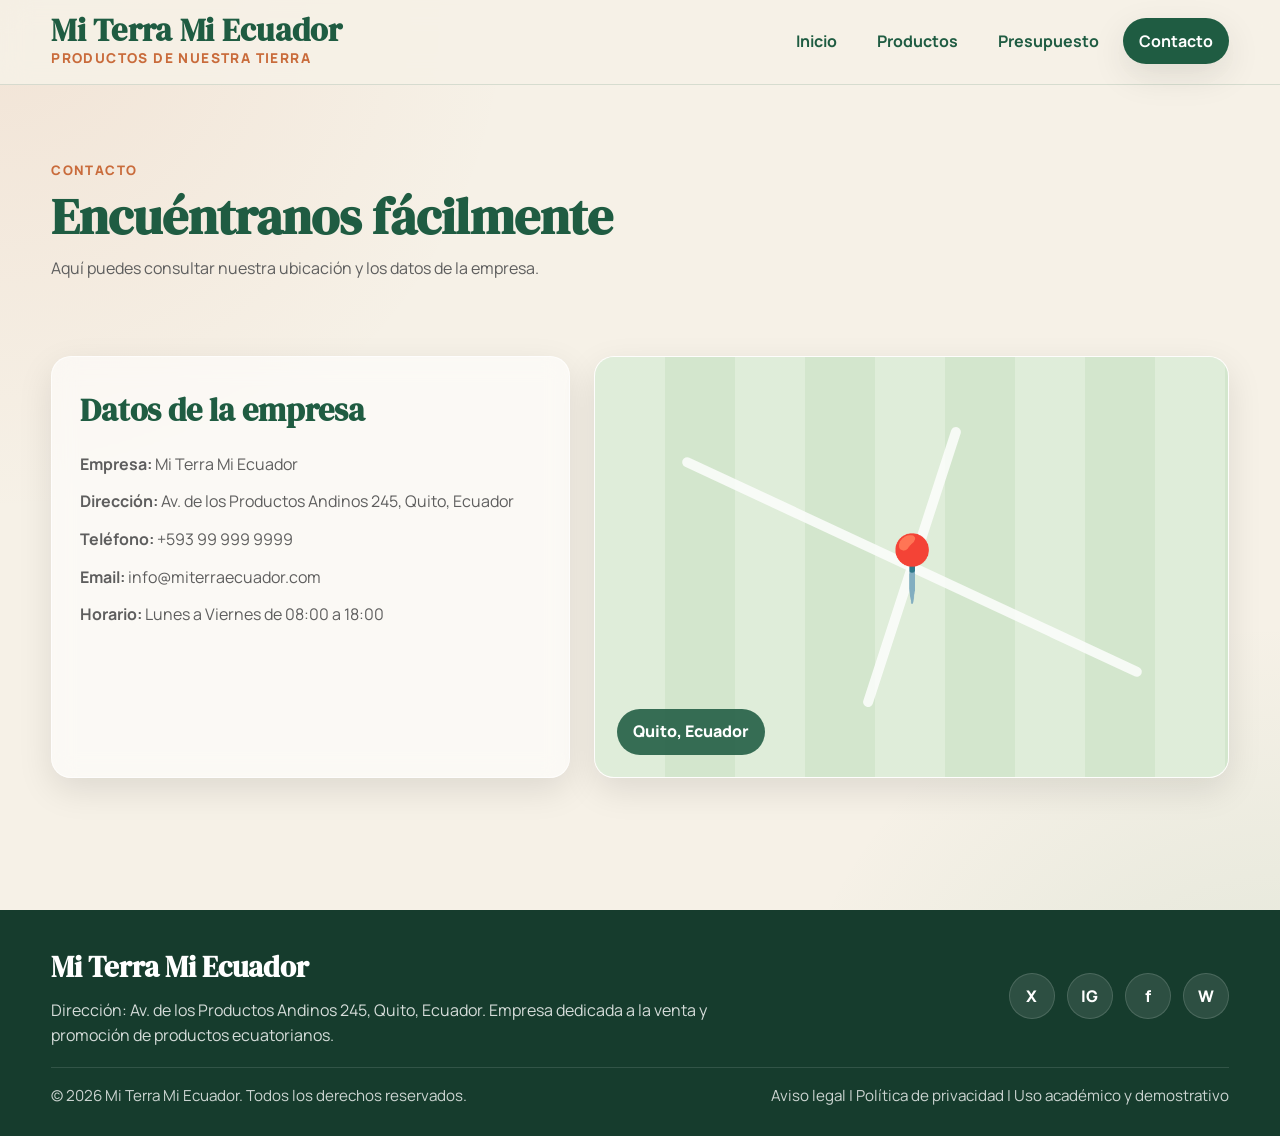
==== views/contacto.html @ 22d1f316 "Add files via upload" ====
<!DOCTYPE html>
<html lang="es">
<head>
  <meta charset="UTF-8">
  <meta name="description" content="Página de contacto de Mi Terra Mi Ecuador.">
  <meta name="viewport" content="width=device-width, initial-scale=1.0">
  <title>Mi Terra Mi Ecuador | Contacto</title>
  <link rel="preconnect" href="https://fonts.googleapis.com">
  <link rel="preconnect" href="https://fonts.gstatic.com" crossorigin>
  <link href="https://fonts.googleapis.com/css2?family=DM+Serif+Display:ital@0;1&family=Manrope:wght@400;500;700;800&display=swap" rel="stylesheet">
  <link rel="stylesheet" href="../css/style.css">
  <link rel="icon" href="../img/favicon.ico" type="image/x-icon">
</head>
<body>

  <header class="cabecera">
    <div class="contenedor barra-nav">
      <div class="marca">
        <h1>Mi Terra Mi Ecuador</h1>
        <span>Productos de nuestra tierra</span>
      </div>

      <nav aria-label="Menú principal">
        <ul class="menu">
          <li><a href="../index.html">Inicio</a></li>
          <li><a href="productos.html">Productos</a></li>
          <li><a href="presupuesto.html">Presupuesto</a></li>
          <li><a href="contacto.html" class="activo">Contacto</a></li>
        </ul>
      </nav>
    </div>
  </header>

  <main class="pagina-interna">
    <section class="encabezado-interno">
      <div class="contenedor">
        <div class="titulo-seccion reveal">
          <span>Contacto</span>
          <h2>Encuéntranos fácilmente</h2>
          <p>
            Aquí puedes consultar nuestra ubicación y los datos de la empresa.
          </p>
        </div>
      </div>
    </section>

    <section>
      <div class="contenedor contacto-grid">
        <article class="datos-contacto reveal">
          <h3>Datos de la empresa</h3>
          <ul>
            <li><strong>Empresa:</strong> Mi Terra Mi Ecuador</li>
            <li><strong>Dirección:</strong> Av. de los Productos Andinos 245, Quito, Ecuador</li>
            <li><strong>Teléfono:</strong> +593 99 999 9999</li>
            <li><strong>Email:</strong> info@miterraecuador.com</li>
            <li><strong>Horario:</strong> Lunes a Viernes de 08:00 a 18:00</li>
          </ul>
        </article>

        <article class="mapa-box reveal">
          <div class="mapa-falso" aria-label="Mapa de ubicación de la empresa">
            <div class="pin">📍</div>
            <div class="mapa-texto">Quito, Ecuador</div>
          </div>
        </article>
      </div>
    </section>
  </main>

  <footer class="pie">
    <div class="contenedor pie-contenido">
      <div class="pie-info">
        <h4>Mi Terra Mi Ecuador</h4>
        <p>
          Dirección: Av. de los Productos Andinos 245, Quito, Ecuador.
          Empresa dedicada a la venta y promoción de productos ecuatorianos.
        </p>
      </div>

      <div class="redes" aria-label="Redes sociales">
        <a href="https://x.com/" target="_blank" rel="noopener noreferrer" aria-label="X">X</a>
        <a href="https://www.instagram.com/" target="_blank" rel="noopener noreferrer" aria-label="Instagram">IG</a>
        <a href="https://www.facebook.com/" target="_blank" rel="noopener noreferrer" aria-label="Facebook">f</a>
        <a href="https://www.whatsapp.com/" target="_blank" rel="noopener noreferrer" aria-label="WhatsApp">W</a>
      </div>
    </div>

    <div class="contenedor pie-legal">
      <p>&copy; 2026 Mi Terra Mi Ecuador. Todos los derechos reservados.</p>
      <p>Aviso legal | Política de privacidad | Uso académico y demostrativo</p>
    </div>
  </footer>

  <script>
    const elementosReveal = document.querySelectorAll('.reveal');
    const observer = new IntersectionObserver((entradas) => {
      entradas.forEach((entrada) => {
        if (entrada.isIntersecting) {
          entrada.target.classList.add('visible');
        }
      });
    }, { threshold: 0.15 });

    elementosReveal.forEach((elemento) => {
      observer.observe(elemento);
    });
  </script>
</body>
</html>
---- css/style.css ----
/* =========================================================
ARCHIVO: css/style.css
========================================================= */

:root{
  --verde: #1f5c42;
  --verde-claro: #3d8b5f;
  --crema: #f6f1e7;
  --terracota: #c96b3b;
  --oscuro: #1d1d1d;
  --blanco: #ffffff;
  --gris: #5e5e5e;
  --borde: rgba(31, 92, 66, 0.15);
  --sombra: 0 12px 35px rgba(0,0,0,0.10);
  --radio: 20px;
  --ancho: 1200px;
}

*{
  margin:0;
  padding:0;
  box-sizing:border-box;
}

html{
  scroll-behavior:smooth;
}

body{
  font-family:'Manrope', sans-serif;
  color:var(--oscuro);
  background:
    radial-gradient(circle at top left, rgba(201,107,59,0.10), transparent 30%),
    radial-gradient(circle at bottom right, rgba(61,139,95,0.12), transparent 30%),
    var(--crema);
  line-height:1.6;
}

img{
  max-width:100%;
  display:block;
}

a{
  text-decoration:none;
  color:inherit;
}

ul{
  list-style:none;
}

.contenedor{
  width:min(92%, var(--ancho));
  margin:0 auto;
}

/* ==========================
   CABECERA Y NAVEGACIÓN
========================== */
.cabecera{
  position:sticky;
  top:0;
  z-index:1000;
  backdrop-filter: blur(14px);
  background:rgba(246, 241, 231, 0.86);
  border-bottom:1px solid var(--borde);
}

.barra-nav{
  min-height:78px;
  display:flex;
  align-items:center;
  justify-content:space-between;
  gap:20px;
  padding:14px 0;
}

.marca{
  display:flex;
  flex-direction:column;
  gap:2px;
}

.marca h1{
  font-family:'DM Serif Display', serif;
  font-size:clamp(1.4rem, 2.5vw, 2rem);
  color:var(--verde);
  line-height:1;
  letter-spacing:0.3px;
}

.marca span{
  font-size:0.85rem;
  color:var(--terracota);
  font-weight:800;
  letter-spacing:1.4px;
  text-transform:uppercase;
}

.menu{
  display:flex;
  flex-wrap:wrap;
  gap:8px;
  justify-content:flex-end;
}

.menu a{
  padding:12px 16px;
  border-radius:999px;
  font-weight:700;
  color:var(--verde);
  transition:all 0.3s ease;
}

.menu a:hover{
  background:rgba(31, 92, 66, 0.08);
  transform:translateY(-2px);
}

.menu a.activo{
  background:var(--verde);
  color:var(--blanco);
  box-shadow:var(--sombra);
}

/* ==========================
   HERO
========================== */
.hero{
  padding:70px 0 40px;
}

.hero-grid{
  display:grid;
  grid-template-columns:1.15fr 0.85fr;
  gap:34px;
  align-items:center;
}

.hero-texto small{
  display:inline-block;
  padding:8px 14px;
  border-radius:999px;
  background:rgba(201,107,59,0.12);
  color:var(--terracota);
  font-weight:800;
  letter-spacing:1px;
  text-transform:uppercase;
  margin-bottom:16px;
}

.hero-texto h2{
  font-family:'DM Serif Display', serif;
  font-size:clamp(2.5rem, 7vw, 5.2rem);
  line-height:0.96;
  color:var(--verde);
  margin-bottom:18px;
}

.hero-texto p{
  max-width:620px;
  color:var(--gris);
  font-size:1.08rem;
  margin-bottom:28px;
}

.botones{
  display:flex;
  flex-wrap:wrap;
  gap:14px;
}

.btn{
  display:inline-block;
  padding:14px 22px;
  border-radius:999px;
  font-weight:800;
  transition:all 0.3s ease;
  border:2px solid transparent;
  cursor:pointer;
  font-family:'Manrope', sans-serif;
}

.btn-principal{
  background:var(--terracota);
  color:var(--blanco);
  box-shadow:var(--sombra);
}

.btn-principal:hover{
  transform:translateY(-3px) scale(1.02);
  background:#b85f32;
}

.btn-secundario{
  border-color:var(--verde);
  color:var(--verde);
  background:transparent;
}

.btn-secundario:hover{
  background:var(--verde);
  color:var(--blanco);
  transform:translateY(-3px);
}

.hero-visual{
  position:relative;
  min-height:500px;
  border-radius:30px;
  overflow:hidden;
  background:
    linear-gradient(160deg, rgba(31,92,66,0.96), rgba(61,139,95,0.84)),
    var(--verde);
  box-shadow:var(--sombra);
  isolation:isolate;
}

.hero-visual::before,
.hero-visual::after{
  content:"";
  position:absolute;
  border-radius:50%;
}

.hero-visual::before{
  width:280px;
  height:280px;
  background:rgba(255,255,255,0.10);
  top:-50px;
  right:-40px;
}

.hero-visual::after{
  width:220px;
  height:220px;
  background:rgba(201,107,59,0.28);
  bottom:-40px;
  left:-30px;
}

.frutas{
  position:absolute;
  inset:0;
  display:grid;
  place-items:center;
  padding:24px;
}

.orbita{
  width:min(100%, 420px);
  aspect-ratio:1/1;
  border:1px solid rgba(255,255,255,0.18);
  border-radius:50%;
  position:relative;
}

.item-fruta{
  position:absolute;
  width:96px;
  height:96px;
  border-radius:24px;
  display:grid;
  place-items:center;
  color:#fff;
  font-size:2rem;
  font-weight:700;
  backdrop-filter: blur(10px);
  background:rgba(255,255,255,0.13);
  border:1px solid rgba(255,255,255,0.18);
  box-shadow:0 10px 25px rgba(0,0,0,0.15);
  animation:float 4s ease-in-out infinite;
}

.item-fruta.uno{ top:-10px; left:50%; transform:translateX(-50%); }
.item-fruta.dos{ top:25%; right:-10px; animation-delay:0.4s; }
.item-fruta.tres{ bottom:12%; right:10%; animation-delay:0.8s; }
.item-fruta.cuatro{ bottom:-8px; left:50%; transform:translateX(-50%); animation-delay:1.2s; }
.item-fruta.cinco{ bottom:18%; left:4%; animation-delay:1.6s; }
.item-fruta.seis{ top:26%; left:-8px; animation-delay:2s; }
.item-fruta.siete{
  inset:50%;
  transform:translate(-50%, -50%);
  width:120px;
  height:120px;
  font-size:2.2rem;
  background:rgba(201,107,59,0.75);
}

@keyframes float{
  0%,100%{ transform:translateY(0px); }
  50%{ transform:translateY(-8px); }
}

/* ==========================
   SECCIONES GENERALES
========================== */
section{
  padding:42px 0;
}

.titulo-seccion{
  margin-bottom:22px;
  max-width:760px;
}

.titulo-seccion span{
  color:var(--terracota);
  font-weight:800;
  text-transform:uppercase;
  letter-spacing:1.4px;
  font-size:0.82rem;
}

.titulo-seccion h2,
.titulo-seccion h3{
  font-family:'DM Serif Display', serif;
  color:var(--verde);
  font-size:clamp(2rem, 4vw, 3.2rem);
  line-height:1.05;
  margin-top:8px;
  margin-bottom:12px;
}

.titulo-seccion p{
  color:var(--gris);
}

/* ==========================
   PRESENTACIÓN
========================== */
.presentacion{
  display:grid;
  grid-template-columns:0.95fr 1.05fr;
  gap:28px;
  align-items:stretch;
}

.bloque-texto,
.bloque-datos,
.formulario-contenedor,
.datos-contacto,
.mapa-box,
.producto-card{
  background:rgba(255,255,255,0.58);
  border:1px solid rgba(255,255,255,0.65);
  backdrop-filter: blur(12px);
  border-radius:var(--radio);
  box-shadow:var(--sombra);
}

.bloque-texto,
.bloque-datos,
.formulario-contenedor,
.datos-contacto{
  padding:28px;
}

.bloque-texto p{
  color:var(--gris);
  margin-bottom:14px;
}

.lista-valores{
  display:grid;
  gap:16px;
}

.valor{
  padding:16px 18px;
  border-left:5px solid var(--terracota);
  background:rgba(201,107,59,0.08);
  border-radius:14px;
}

.valor h4{
  color:var(--verde);
  margin-bottom:4px;
}

/* ==========================
   DESTACADOS
========================== */
.destacados{
  display:grid;
  grid-template-columns:repeat(4, 1fr);
  gap:18px;
}

.mini{
  background:linear-gradient(180deg, rgba(255,255,255,0.75), rgba(255,255,255,0.58));
  border:1px solid rgba(255,255,255,0.7);
  border-radius:22px;
  padding:22px 18px;
  min-height:220px;
  display:flex;
  flex-direction:column;
  justify-content:space-between;
  box-shadow:var(--sombra);
  transition:all 0.3s ease;
}

.mini:hover{
  transform:translateY(-6px);
}

.mini .emoji{
  font-size:2.4rem;
  margin-bottom:18px;
}

.mini h4{
  font-family:'DM Serif Display', serif;
  color:var(--verde);
  font-size:1.5rem;
  margin-bottom:8px;
}

.mini p{
  color:var(--gris);
  font-size:0.96rem;
}

/* ==========================
   CTA
========================== */
.cta{
  padding-bottom:70px;
}

.cta-box{
  background:linear-gradient(135deg, rgba(31,92,66,0.98), rgba(22,60,45,0.98));
  color:var(--blanco);
  border-radius:30px;
  padding:40px;
  display:grid;
  grid-template-columns:1.2fr 0.8fr;
  gap:20px;
  align-items:center;
  box-shadow:var(--sombra);
  overflow:hidden;
  position:relative;
}

.cta-box::before{
  content:"";
  position:absolute;
  width:240px;
  height:240px;
  border-radius:50%;
  background:rgba(201,107,59,0.20);
  top:-60px;
  right:-30px;
}

.cta-box h3{
  font-family:'DM Serif Display', serif;
  font-size:clamp(2rem, 4vw, 3.2rem);
  line-height:1.05;
  margin-bottom:12px;
}

.cta-box p{
  max-width:640px;
  color:rgba(255,255,255,0.88);
}

.cta-acciones{
  display:flex;
  justify-content:flex-end;
  flex-wrap:wrap;
  gap:14px;
}

.cta-acciones .btn-secundario{
  border-color:var(--blanco);
  color:var(--blanco);
}

.cta-acciones .btn-secundario:hover{
  background:var(--blanco);
  color:var(--verde);
}

/* ==========================
   PÁGINAS INTERNAS
========================== */
.pagina-interna{
  padding:30px 0 60px;
}

.encabezado-interno{
  padding-bottom:10px;
}

/* ==========================
   GALERÍA DE PRODUCTOS
========================== */
.galeria-productos{
  display:grid;
  grid-template-columns:repeat(3, 1fr);
  gap:20px;
}

.producto-card{
  overflow:hidden;
  transition:all 0.3s ease;
}

.producto-card:hover{
  transform:translateY(-6px);
}

.producto-imagen{
  min-height:220px;
  display:grid;
  place-items:center;
  font-size:4rem;
  color:var(--blanco);
}

.papaya{ background:linear-gradient(135deg, #f2b44f, #e58a2f); }
.cafe{ background:linear-gradient(135deg, #6f4e37, #3e2723); }
.cacao{ background:linear-gradient(135deg, #7b4b2a, #4e342e); }
.maiz{ background:linear-gradient(135deg, #f0c419, #d4a017); }
.chirimoya{ background:linear-gradient(135deg, #76b852, #4b8f3a); }
.mango{ background:linear-gradient(135deg, #ffb347, #ff7043); }
.banano{ background:linear-gradient(135deg, #f7dc6f, #e1b12c); }

.producto-info{
  padding:20px;
}

.producto-info h3{
  font-family:'DM Serif Display', serif;
  color:var(--verde);
  font-size:1.7rem;
  margin-bottom:8px;
}

.producto-info p{
  color:var(--gris);
}

/* ==========================
   FORMULARIO
========================== */
.formulario{
  display:grid;
  gap:20px;
}

.grupo-campos{
  display:grid;
  gap:8px;
}

.grupo-campos label,
.grupo-check label{
  font-weight:700;
  color:var(--verde);
}

.grupo-campos input,
.grupo-campos textarea{
  width:100%;
  padding:14px 16px;
  border:1px solid rgba(31, 92, 66, 0.18);
  border-radius:14px;
  font-family:'Manrope', sans-serif;
  font-size:1rem;
  background:rgba(255,255,255,0.92);
  color:var(--oscuro);
}

.grupo-campos input:focus,
.grupo-campos textarea:focus{
  outline:none;
  border-color:var(--terracota);
  box-shadow:0 0 0 4px rgba(201,107,59,0.12);
}

.grupo-check{
  display:flex;
  align-items:center;
  gap:10px;
}

.acciones-formulario{
  display:flex;
  flex-wrap:wrap;
  gap:14px;
}

/* ==========================
   CONTACTO
========================== */
.contacto-grid{
  display:grid;
  grid-template-columns:0.9fr 1.1fr;
  gap:24px;
}

.datos-contacto h3{
  font-family:'DM Serif Display', serif;
  color:var(--verde);
  font-size:2rem;
  margin-bottom:16px;
}

.datos-contacto ul{
  display:grid;
  gap:12px;
  list-style:none;
}

.datos-contacto li{
  color:var(--gris);
}

.mapa-box{
  overflow:hidden;
}

.mapa-falso{
  min-height:420px;
  display:grid;
  place-items:center;
  position:relative;
  background:
    linear-gradient(rgba(255,255,255,0.22), rgba(255,255,255,0.22)),
    repeating-linear-gradient(
      90deg,
      #d6e8cf 0,
      #d6e8cf 70px,
      #c7dfbf 70px,
      #c7dfbf 140px
    );
}

.mapa-falso::before,
.mapa-falso::after{
  content:"";
  position:absolute;
  background:rgba(255,255,255,0.8);
  border-radius:999px;
}

.mapa-falso::before{
  width:80%;
  height:10px;
  transform:rotate(25deg);
}

.mapa-falso::after{
  width:10px;
  height:70%;
  transform:rotate(18deg);
}

.pin{
  position:relative;
  z-index:2;
  font-size:4rem;
}

.mapa-texto{
  position:absolute;
  bottom:22px;
  left:22px;
  z-index:2;
  padding:10px 16px;
  border-radius:999px;
  background:rgba(31,92,66,0.88);
  color:var(--blanco);
  font-weight:800;
}

/* ==========================
   PIE DE PÁGINA
========================== */
.pie{
  background:#163c2d;
  color:var(--blanco);
  margin-top:30px;
}

.pie-contenido{
  padding:34px 0 18px;
  display:grid;
  grid-template-columns:1fr auto;
  gap:24px;
  align-items:center;
}

.pie-info h4{
  font-family:'DM Serif Display', serif;
  font-size:1.8rem;
  margin-bottom:8px;
}

.pie-info p{
  color:rgba(255,255,255,0.82);
  max-width:700px;
}

.redes{
  display:flex;
  flex-wrap:wrap;
  gap:12px;
}

.redes a{
  width:46px;
  height:46px;
  border-radius:50%;
  display:grid;
  place-items:center;
  background:rgba(255,255,255,0.10);
  border:1px solid rgba(255,255,255,0.14);
  font-weight:800;
  transition:all 0.3s ease;
}

.redes a:hover{
  transform:translateY(-4px) scale(1.05);
  background:var(--terracota);
}

.pie-legal{
  border-top:1px solid rgba(255,255,255,0.12);
  padding:16px 0 28px;
  display:flex;
  justify-content:space-between;
  gap:20px;
  flex-wrap:wrap;
  color:rgba(255,255,255,0.78);
  font-size:0.95rem;
}

/* ==========================
   ANIMACIONES
========================== */
.reveal{
  opacity:0;
  transform:translateY(24px);
  transition:all 0.8s ease;
}

.reveal.visible{
  opacity:1;
  transform:translateY(0);
}

/* ==========================
   RESPONSIVE
========================== */
@media (max-width: 980px){
  .hero-grid,
  .presentacion,
  .cta-box,
  .contacto-grid{
    grid-template-columns:1fr;
  }

  .destacados{
    grid-template-columns:repeat(2, 1fr);
  }

  .galeria-productos{
    grid-template-columns:repeat(2, 1fr);
  }

  .cta-acciones{
    justify-content:flex-start;
  }

  .pie-contenido{
    grid-template-columns:1fr;
  }
}

@media (max-width: 640px){
  .barra-nav{
    flex-direction:column;
    align-items:flex-start;
  }

  .menu{
    width:100%;
    justify-content:flex-start;
  }

  .hero{
    padding-top:40px;
  }

  .hero-visual{
    min-height:380px;
  }

  .item-fruta{
    width:74px;
    height:74px;
    font-size:1.6rem;
  }

  .item-fruta.siete{
    width:96px;
    height:96px;
  }

  .destacados,
  .galeria-productos{
    grid-template-columns:1fr;
  }

  .cta-box{
    padding:28px;
  }
}
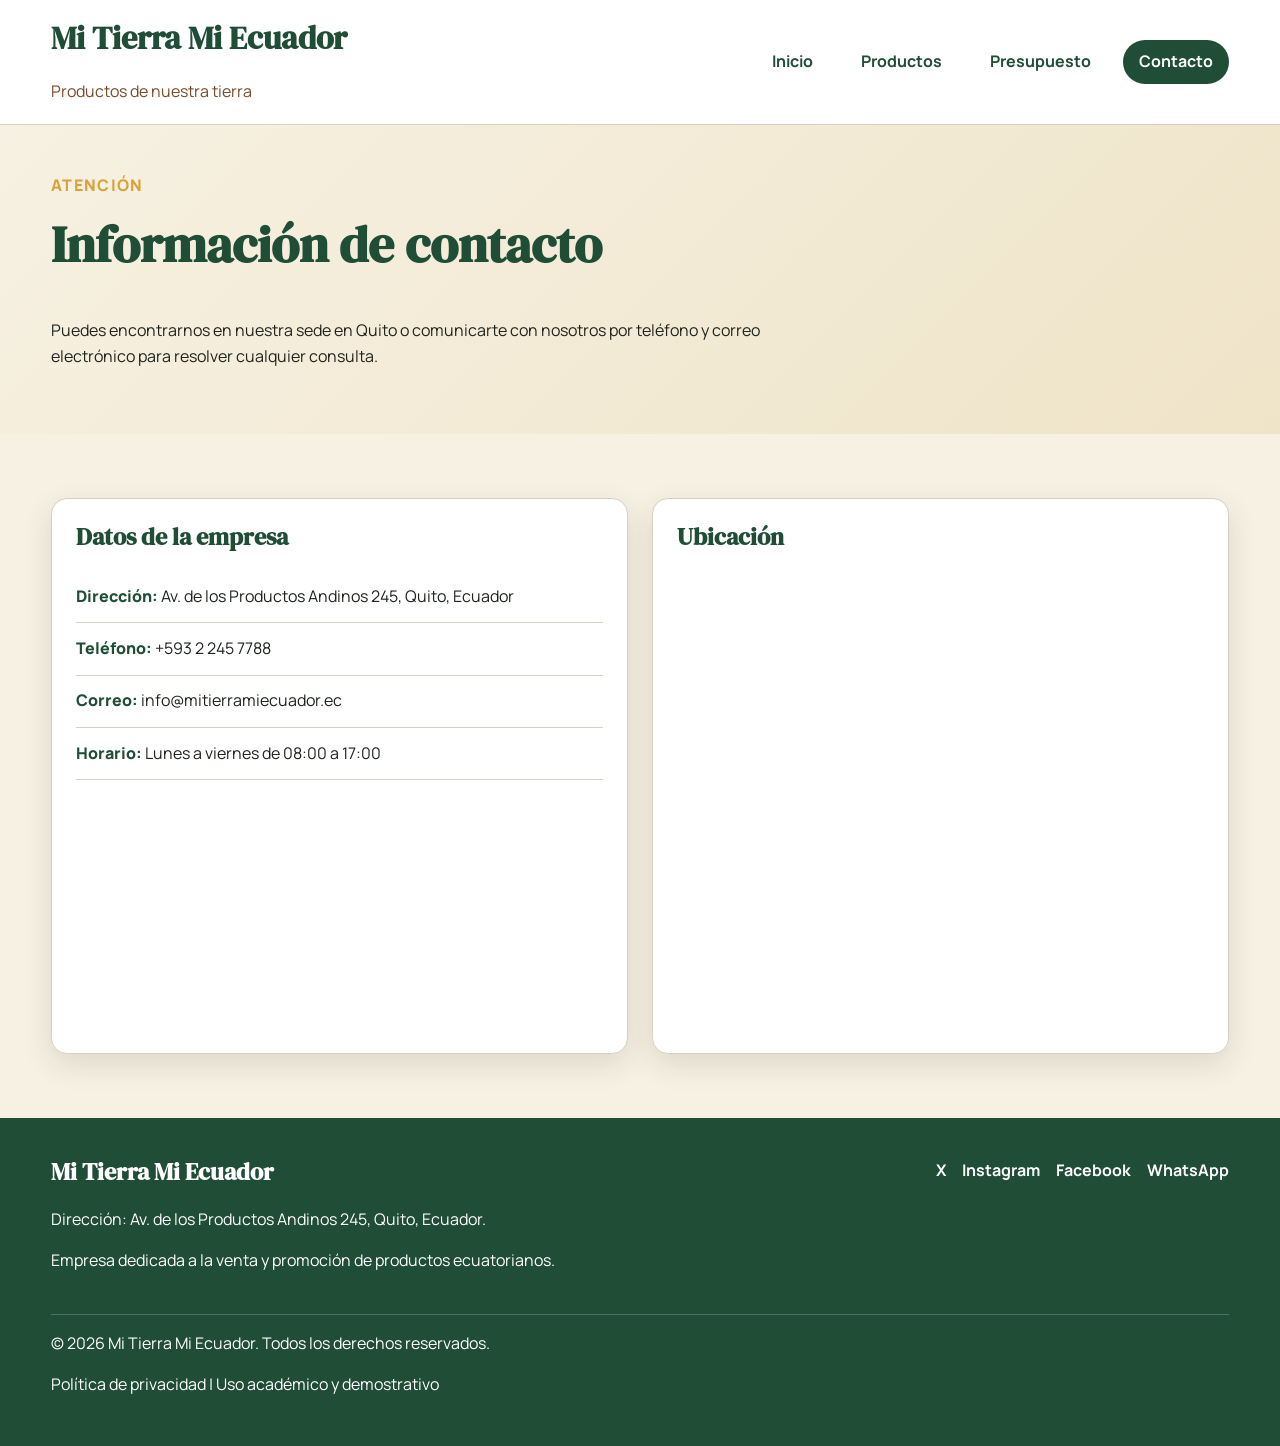
==== commit 32bc5009: "Add files via upload" ====
--- a/views/contacto.html
+++ b/views/contacto.html
@@ -1,109 +1,100 @@
+<!-- views/contacto.html -->
 <!DOCTYPE html>
 <html lang="es">
 <head>
-  <meta charset="UTF-8">
-  <meta name="description" content="Página de contacto de Mi Terra Mi Ecuador.">
+  <meta charset="utf-8">
+  <meta name="description" content="Página de contacto de Mi Tierra Mi Ecuador.">
+  <meta name="keywords" content="contacto, ubicación, productos ecuatorianos">
+  <meta name="author" content="Mi Tierra Mi Ecuador">
   <meta name="viewport" content="width=device-width, initial-scale=1.0">
-  <title>Mi Terra Mi Ecuador | Contacto</title>
+  <title>Mi Tierra Mi Ecuador | Contacto</title>
   <link rel="preconnect" href="https://fonts.googleapis.com">
   <link rel="preconnect" href="https://fonts.gstatic.com" crossorigin>
-  <link href="https://fonts.googleapis.com/css2?family=DM+Serif+Display:ital@0;1&family=Manrope:wght@400;500;700;800&display=swap" rel="stylesheet">
+  <link href="https://fonts.googleapis.com/css2?family=DM+Serif+Display&family=Manrope:wght@400;500;700;800&display=swap" rel="stylesheet">
   <link rel="stylesheet" href="../css/style.css">
   <link rel="icon" href="../img/favicon.ico" type="image/x-icon">
 </head>
 <body>
-
   <header class="cabecera">
     <div class="contenedor barra-nav">
       <div class="marca">
-        <h1>Mi Terra Mi Ecuador</h1>
-        <span>Productos de nuestra tierra</span>
+        <h1>Mi Tierra Mi Ecuador</h1>
+        <p>Productos de nuestra tierra</p>
       </div>
-
       <nav aria-label="Menú principal">
         <ul class="menu">
           <li><a href="../index.html">Inicio</a></li>
           <li><a href="productos.html">Productos</a></li>
           <li><a href="presupuesto.html">Presupuesto</a></li>
-          <li><a href="contacto.html" class="activo">Contacto</a></li>
+          <li><a class="activo" href="contacto.html">Contacto</a></li>
         </ul>
       </nav>
     </div>
   </header>
 
-  <main class="pagina-interna">
-    <section class="encabezado-interno">
+  <main>
+    <section class="hero hero-interno" aria-labelledby="titulo-contacto">
       <div class="contenedor">
-        <div class="titulo-seccion reveal">
-          <span>Contacto</span>
-          <h2>Encuéntranos fácilmente</h2>
+        <header class="encabezado-seccion">
+          <p class="subtitulo-seccion">Atención</p>
+          <h2 id="titulo-contacto">Información de contacto</h2>
           <p>
-            Aquí puedes consultar nuestra ubicación y los datos de la empresa.
+            Puedes encontrarnos en nuestra sede en Quito o comunicarte con nosotros por teléfono y correo
+            electrónico para resolver cualquier consulta.
           </p>
-        </div>
+        </header>
       </div>
     </section>
 
-    <section>
+    <section class="seccion" aria-labelledby="datos-contacto">
       <div class="contenedor contacto-grid">
-        <article class="datos-contacto reveal">
-          <h3>Datos de la empresa</h3>
-          <ul>
-            <li><strong>Empresa:</strong> Mi Terra Mi Ecuador</li>
-            <li><strong>Dirección:</strong> Av. de los Productos Andinos 245, Quito, Ecuador</li>
-            <li><strong>Teléfono:</strong> +593 99 999 9999</li>
-            <li><strong>Email:</strong> info@miterraecuador.com</li>
-            <li><strong>Horario:</strong> Lunes a Viernes de 08:00 a 18:00</li>
+        <section class="bloque" aria-labelledby="datos-empresa">
+          <h2 id="datos-empresa">Datos de la empresa</h2>
+          <ul class="lista-contacto">
+            <li><span class="etiqueta">Dirección:</span> Av. de los Productos Andinos 245, Quito, Ecuador</li>
+            <li><span class="etiqueta">Teléfono:</span> +593 2 245 7788</li>
+            <li><span class="etiqueta">Correo:</span> info@mitierramiecuador.ec</li>
+            <li><span class="etiqueta">Horario:</span> Lunes a viernes de 08:00 a 17:00</li>
           </ul>
-        </article>
+        </section>
 
-        <article class="mapa-box reveal">
-          <div class="mapa-falso" aria-label="Mapa de ubicación de la empresa">
-            <div class="pin">📍</div>
-            <div class="mapa-texto">Quito, Ecuador</div>
-          </div>
-        </article>
+        <section class="bloque" aria-labelledby="mapa-ubicacion">
+          <h2 id="mapa-ubicacion">Ubicación</h2>
+          <iframe
+            src="https://www.google.com/maps?q=Quito%20Ecuador&output=embed"
+            width="600"
+            height="450"
+            style="border:0;"
+            allowfullscreen=""
+            loading="lazy"
+            referrerpolicy="no-referrer-when-downgrade"
+            title="Mapa con la ubicación de Quito, Ecuador">
+          </iframe>
+        </section>
       </div>
     </section>
   </main>
 
   <footer class="pie">
     <div class="contenedor pie-contenido">
-      <div class="pie-info">
-        <h4>Mi Terra Mi Ecuador</h4>
-        <p>
-          Dirección: Av. de los Productos Andinos 245, Quito, Ecuador.
-          Empresa dedicada a la venta y promoción de productos ecuatorianos.
-        </p>
-      </div>
-
-      <div class="redes" aria-label="Redes sociales">
-        <a href="https://x.com/" target="_blank" rel="noopener noreferrer" aria-label="X">X</a>
-        <a href="https://www.instagram.com/" target="_blank" rel="noopener noreferrer" aria-label="Instagram">IG</a>
-        <a href="https://www.facebook.com/" target="_blank" rel="noopener noreferrer" aria-label="Facebook">f</a>
-        <a href="https://www.whatsapp.com/" target="_blank" rel="noopener noreferrer" aria-label="WhatsApp">W</a>
-      </div>
+      <section class="pie-info" aria-labelledby="titulo-pie-contacto">
+        <h2 id="titulo-pie-contacto">Mi Tierra Mi Ecuador</h2>
+        <p>Dirección: Av. de los Productos Andinos 245, Quito, Ecuador.</p>
+        <p>Empresa dedicada a la venta y promoción de productos ecuatorianos.</p>
+      </section>
+      <nav class="redes" aria-label="Redes sociales">
+        <ul>
+          <li><a href="https://x.com/" target="_blank" rel="noopener noreferrer">X</a></li>
+          <li><a href="https://www.instagram.com/" target="_blank" rel="noopener noreferrer">Instagram</a></li>
+          <li><a href="https://www.facebook.com/" target="_blank" rel="noopener noreferrer">Facebook</a></li>
+          <li><a href="https://www.whatsapp.com/" target="_blank" rel="noopener noreferrer">WhatsApp</a></li>
+        </ul>
+      </nav>
     </div>
-
     <div class="contenedor pie-legal">
-      <p>&copy; 2026 Mi Terra Mi Ecuador. Todos los derechos reservados.</p>
-      <p>Aviso legal | Política de privacidad | Uso académico y demostrativo</p>
+      <p>&copy; 2026 Mi Tierra Mi Ecuador. Todos los derechos reservados.</p>
+      <p><a href="privacidad.html">Política de privacidad</a> | Uso académico y demostrativo</p>
     </div>
   </footer>
-
-  <script>
-    const elementosReveal = document.querySelectorAll('.reveal');
-    const observer = new IntersectionObserver((entradas) => {
-      entradas.forEach((entrada) => {
-        if (entrada.isIntersecting) {
-          entrada.target.classList.add('visible');
-        }
-      });
-    }, { threshold: 0.15 });
-
-    elementosReveal.forEach((elemento) => {
-      observer.observe(elemento);
-    });
-  </script>
 </body>
 </html>
--- a/css/style.css
+++ b/css/style.css
@@ -1,822 +1,467 @@
-/* =========================================================
-ARCHIVO: css/style.css
-========================================================= */
-
-:root{
-  --verde: #1f5c42;
-  --verde-claro: #3d8b5f;
-  --crema: #f6f1e7;
-  --terracota: #c96b3b;
-  --oscuro: #1d1d1d;
+/* css/style.css */
+:root {
+  --verde-oscuro: #1f4d36;
+  --verde-medio: #3f7a57;
+  --verde-claro: #dcebdc;
+  --crema: #f7f1e3;
+  --mostaza: #d6a43a;
+  --tierra: #7a4b2a;
+  --texto: #1f241f;
   --blanco: #ffffff;
-  --gris: #5e5e5e;
-  --borde: rgba(31, 92, 66, 0.15);
-  --sombra: 0 12px 35px rgba(0,0,0,0.10);
-  --radio: 20px;
-  --ancho: 1200px;
-}
-
-*{
-  margin:0;
-  padding:0;
-  box-sizing:border-box;
-}
-
-html{
-  scroll-behavior:smooth;
-}
-
-body{
-  font-family:'Manrope', sans-serif;
-  color:var(--oscuro);
-  background:
-    radial-gradient(circle at top left, rgba(201,107,59,0.10), transparent 30%),
-    radial-gradient(circle at bottom right, rgba(61,139,95,0.12), transparent 30%),
-    var(--crema);
-  line-height:1.6;
-}
-
-img{
-  max-width:100%;
-  display:block;
-}
-
-a{
-  text-decoration:none;
-  color:inherit;
-}
-
-ul{
-  list-style:none;
-}
-
-.contenedor{
-  width:min(92%, var(--ancho));
-  margin:0 auto;
-}
-
-/* ==========================
-   CABECERA Y NAVEGACIÓN
-========================== */
-.cabecera{
-  position:sticky;
-  top:0;
-  z-index:1000;
-  backdrop-filter: blur(14px);
-  background:rgba(246, 241, 231, 0.86);
-  border-bottom:1px solid var(--borde);
-}
-
-.barra-nav{
-  min-height:78px;
-  display:flex;
-  align-items:center;
-  justify-content:space-between;
-  gap:20px;
-  padding:14px 0;
-}
-
-.marca{
-  display:flex;
-  flex-direction:column;
-  gap:2px;
-}
-
-.marca h1{
-  font-family:'DM Serif Display', serif;
-  font-size:clamp(1.4rem, 2.5vw, 2rem);
-  color:var(--verde);
-  line-height:1;
-  letter-spacing:0.3px;
-}
-
-.marca span{
-  font-size:0.85rem;
-  color:var(--terracota);
-  font-weight:800;
-  letter-spacing:1.4px;
-  text-transform:uppercase;
-}
-
-.menu{
-  display:flex;
-  flex-wrap:wrap;
-  gap:8px;
-  justify-content:flex-end;
-}
-
-.menu a{
-  padding:12px 16px;
-  border-radius:999px;
-  font-weight:700;
-  color:var(--verde);
-  transition:all 0.3s ease;
-}
-
-.menu a:hover{
-  background:rgba(31, 92, 66, 0.08);
-  transform:translateY(-2px);
-}
-
-.menu a.activo{
-  background:var(--verde);
-  color:var(--blanco);
-  box-shadow:var(--sombra);
-}
-
-/* ==========================
-   HERO
-========================== */
-.hero{
-  padding:70px 0 40px;
-}
-
-.hero-grid{
-  display:grid;
-  grid-template-columns:1.15fr 0.85fr;
-  gap:34px;
-  align-items:center;
-}
-
-.hero-texto small{
-  display:inline-block;
-  padding:8px 14px;
-  border-radius:999px;
-  background:rgba(201,107,59,0.12);
-  color:var(--terracota);
-  font-weight:800;
-  letter-spacing:1px;
-  text-transform:uppercase;
-  margin-bottom:16px;
-}
-
-.hero-texto h2{
-  font-family:'DM Serif Display', serif;
-  font-size:clamp(2.5rem, 7vw, 5.2rem);
-  line-height:0.96;
-  color:var(--verde);
-  margin-bottom:18px;
-}
-
-.hero-texto p{
-  max-width:620px;
-  color:var(--gris);
-  font-size:1.08rem;
-  margin-bottom:28px;
-}
-
-.botones{
-  display:flex;
-  flex-wrap:wrap;
-  gap:14px;
-}
-
-.btn{
-  display:inline-block;
-  padding:14px 22px;
-  border-radius:999px;
-  font-weight:800;
-  transition:all 0.3s ease;
-  border:2px solid transparent;
-  cursor:pointer;
-  font-family:'Manrope', sans-serif;
-}
-
-.btn-principal{
-  background:var(--terracota);
-  color:var(--blanco);
-  box-shadow:var(--sombra);
-}
-
-.btn-principal:hover{
-  transform:translateY(-3px) scale(1.02);
-  background:#b85f32;
-}
-
-.btn-secundario{
-  border-color:var(--verde);
-  color:var(--verde);
-  background:transparent;
-}
-
-.btn-secundario:hover{
-  background:var(--verde);
-  color:var(--blanco);
-  transform:translateY(-3px);
-}
-
-.hero-visual{
-  position:relative;
-  min-height:500px;
-  border-radius:30px;
-  overflow:hidden;
-  background:
-    linear-gradient(160deg, rgba(31,92,66,0.96), rgba(61,139,95,0.84)),
-    var(--verde);
-  box-shadow:var(--sombra);
-  isolation:isolate;
-}
-
-.hero-visual::before,
-.hero-visual::after{
-  content:"";
-  position:absolute;
-  border-radius:50%;
-}
-
-.hero-visual::before{
-  width:280px;
-  height:280px;
-  background:rgba(255,255,255,0.10);
-  top:-50px;
-  right:-40px;
-}
-
-.hero-visual::after{
-  width:220px;
-  height:220px;
-  background:rgba(201,107,59,0.28);
-  bottom:-40px;
-  left:-30px;
-}
-
-.frutas{
-  position:absolute;
-  inset:0;
-  display:grid;
-  place-items:center;
-  padding:24px;
-}
-
-.orbita{
-  width:min(100%, 420px);
-  aspect-ratio:1/1;
-  border:1px solid rgba(255,255,255,0.18);
-  border-radius:50%;
-  position:relative;
-}
-
-.item-fruta{
-  position:absolute;
-  width:96px;
-  height:96px;
-  border-radius:24px;
-  display:grid;
-  place-items:center;
-  color:#fff;
-  font-size:2rem;
-  font-weight:700;
-  backdrop-filter: blur(10px);
-  background:rgba(255,255,255,0.13);
-  border:1px solid rgba(255,255,255,0.18);
-  box-shadow:0 10px 25px rgba(0,0,0,0.15);
-  animation:float 4s ease-in-out infinite;
-}
-
-.item-fruta.uno{ top:-10px; left:50%; transform:translateX(-50%); }
-.item-fruta.dos{ top:25%; right:-10px; animation-delay:0.4s; }
-.item-fruta.tres{ bottom:12%; right:10%; animation-delay:0.8s; }
-.item-fruta.cuatro{ bottom:-8px; left:50%; transform:translateX(-50%); animation-delay:1.2s; }
-.item-fruta.cinco{ bottom:18%; left:4%; animation-delay:1.6s; }
-.item-fruta.seis{ top:26%; left:-8px; animation-delay:2s; }
-.item-fruta.siete{
-  inset:50%;
-  transform:translate(-50%, -50%);
-  width:120px;
-  height:120px;
-  font-size:2.2rem;
-  background:rgba(201,107,59,0.75);
-}
-
-@keyframes float{
-  0%,100%{ transform:translateY(0px); }
-  50%{ transform:translateY(-8px); }
-}
-
-/* ==========================
-   SECCIONES GENERALES
-========================== */
-section{
-  padding:42px 0;
-}
-
-.titulo-seccion{
-  margin-bottom:22px;
-  max-width:760px;
-}
-
-.titulo-seccion span{
-  color:var(--terracota);
-  font-weight:800;
-  text-transform:uppercase;
-  letter-spacing:1.4px;
-  font-size:0.82rem;
-}
-
-.titulo-seccion h2,
-.titulo-seccion h3{
-  font-family:'DM Serif Display', serif;
-  color:var(--verde);
-  font-size:clamp(2rem, 4vw, 3.2rem);
-  line-height:1.05;
-  margin-top:8px;
-  margin-bottom:12px;
-}
-
-.titulo-seccion p{
-  color:var(--gris);
-}
-
-/* ==========================
-   PRESENTACIÓN
-========================== */
-.presentacion{
-  display:grid;
-  grid-template-columns:0.95fr 1.05fr;
-  gap:28px;
-  align-items:stretch;
-}
-
-.bloque-texto,
-.bloque-datos,
-.formulario-contenedor,
-.datos-contacto,
-.mapa-box,
-.producto-card{
-  background:rgba(255,255,255,0.58);
-  border:1px solid rgba(255,255,255,0.65);
-  backdrop-filter: blur(12px);
-  border-radius:var(--radio);
-  box-shadow:var(--sombra);
-}
-
-.bloque-texto,
-.bloque-datos,
-.formulario-contenedor,
-.datos-contacto{
-  padding:28px;
-}
-
-.bloque-texto p{
-  color:var(--gris);
-  margin-bottom:14px;
-}
-
-.lista-valores{
-  display:grid;
-  gap:16px;
-}
-
-.valor{
-  padding:16px 18px;
-  border-left:5px solid var(--terracota);
-  background:rgba(201,107,59,0.08);
-  border-radius:14px;
-}
-
-.valor h4{
-  color:var(--verde);
-  margin-bottom:4px;
-}
-
-/* ==========================
-   DESTACADOS
-========================== */
-.destacados{
-  display:grid;
-  grid-template-columns:repeat(4, 1fr);
-  gap:18px;
-}
-
-.mini{
-  background:linear-gradient(180deg, rgba(255,255,255,0.75), rgba(255,255,255,0.58));
-  border:1px solid rgba(255,255,255,0.7);
-  border-radius:22px;
-  padding:22px 18px;
-  min-height:220px;
-  display:flex;
-  flex-direction:column;
-  justify-content:space-between;
-  box-shadow:var(--sombra);
-  transition:all 0.3s ease;
-}
-
-.mini:hover{
-  transform:translateY(-6px);
-}
-
-.mini .emoji{
-  font-size:2.4rem;
-  margin-bottom:18px;
-}
-
-.mini h4{
-  font-family:'DM Serif Display', serif;
-  color:var(--verde);
-  font-size:1.5rem;
-  margin-bottom:8px;
-}
-
-.mini p{
-  color:var(--gris);
-  font-size:0.96rem;
-}
-
-/* ==========================
-   CTA
-========================== */
-.cta{
-  padding-bottom:70px;
-}
-
-.cta-box{
-  background:linear-gradient(135deg, rgba(31,92,66,0.98), rgba(22,60,45,0.98));
-  color:var(--blanco);
-  border-radius:30px;
-  padding:40px;
-  display:grid;
-  grid-template-columns:1.2fr 0.8fr;
-  gap:20px;
-  align-items:center;
-  box-shadow:var(--sombra);
-  overflow:hidden;
-  position:relative;
-}
-
-.cta-box::before{
-  content:"";
-  position:absolute;
-  width:240px;
-  height:240px;
-  border-radius:50%;
-  background:rgba(201,107,59,0.20);
-  top:-60px;
-  right:-30px;
-}
-
-.cta-box h3{
-  font-family:'DM Serif Display', serif;
-  font-size:clamp(2rem, 4vw, 3.2rem);
-  line-height:1.05;
-  margin-bottom:12px;
-}
-
-.cta-box p{
-  max-width:640px;
-  color:rgba(255,255,255,0.88);
-}
-
-.cta-acciones{
-  display:flex;
-  justify-content:flex-end;
-  flex-wrap:wrap;
-  gap:14px;
-}
-
-.cta-acciones .btn-secundario{
-  border-color:var(--blanco);
-  color:var(--blanco);
-}
-
-.cta-acciones .btn-secundario:hover{
-  background:var(--blanco);
-  color:var(--verde);
-}
-
-/* ==========================
-   PÁGINAS INTERNAS
-========================== */
-.pagina-interna{
-  padding:30px 0 60px;
-}
-
-.encabezado-interno{
-  padding-bottom:10px;
-}
-
-/* ==========================
-   GALERÍA DE PRODUCTOS
-========================== */
-.galeria-productos{
-  display:grid;
-  grid-template-columns:repeat(3, 1fr);
-  gap:20px;
-}
-
-.producto-card{
-  overflow:hidden;
-  transition:all 0.3s ease;
-}
-
-.producto-card:hover{
-  transform:translateY(-6px);
-}
-
-.producto-imagen{
-  min-height:220px;
-  display:grid;
-  place-items:center;
-  font-size:4rem;
-  color:var(--blanco);
-}
-
-.papaya{ background:linear-gradient(135deg, #f2b44f, #e58a2f); }
-.cafe{ background:linear-gradient(135deg, #6f4e37, #3e2723); }
-.cacao{ background:linear-gradient(135deg, #7b4b2a, #4e342e); }
-.maiz{ background:linear-gradient(135deg, #f0c419, #d4a017); }
-.chirimoya{ background:linear-gradient(135deg, #76b852, #4b8f3a); }
-.mango{ background:linear-gradient(135deg, #ffb347, #ff7043); }
-.banano{ background:linear-gradient(135deg, #f7dc6f, #e1b12c); }
-
-.producto-info{
-  padding:20px;
-}
-
-.producto-info h3{
-  font-family:'DM Serif Display', serif;
-  color:var(--verde);
-  font-size:1.7rem;
-  margin-bottom:8px;
-}
-
-.producto-info p{
-  color:var(--gris);
-}
-
-/* ==========================
-   FORMULARIO
-========================== */
-.formulario{
-  display:grid;
-  gap:20px;
-}
-
-.grupo-campos{
-  display:grid;
-  gap:8px;
-}
-
-.grupo-campos label,
-.grupo-check label{
-  font-weight:700;
-  color:var(--verde);
-}
-
-.grupo-campos input,
-.grupo-campos textarea{
-  width:100%;
-  padding:14px 16px;
-  border:1px solid rgba(31, 92, 66, 0.18);
-  border-radius:14px;
-  font-family:'Manrope', sans-serif;
-  font-size:1rem;
-  background:rgba(255,255,255,0.92);
-  color:var(--oscuro);
-}
-
-.grupo-campos input:focus,
-.grupo-campos textarea:focus{
-  outline:none;
-  border-color:var(--terracota);
-  box-shadow:0 0 0 4px rgba(201,107,59,0.12);
-}
-
-.grupo-check{
-  display:flex;
-  align-items:center;
-  gap:10px;
-}
-
-.acciones-formulario{
-  display:flex;
-  flex-wrap:wrap;
-  gap:14px;
-}
-
-/* ==========================
-   CONTACTO
-========================== */
-.contacto-grid{
-  display:grid;
-  grid-template-columns:0.9fr 1.1fr;
-  gap:24px;
-}
-
-.datos-contacto h3{
-  font-family:'DM Serif Display', serif;
-  color:var(--verde);
-  font-size:2rem;
-  margin-bottom:16px;
-}
-
-.datos-contacto ul{
-  display:grid;
-  gap:12px;
-  list-style:none;
-}
-
-.datos-contacto li{
-  color:var(--gris);
-}
-
-.mapa-box{
-  overflow:hidden;
-}
-
-.mapa-falso{
-  min-height:420px;
-  display:grid;
-  place-items:center;
-  position:relative;
-  background:
-    linear-gradient(rgba(255,255,255,0.22), rgba(255,255,255,0.22)),
-    repeating-linear-gradient(
-      90deg,
-      #d6e8cf 0,
-      #d6e8cf 70px,
-      #c7dfbf 70px,
-      #c7dfbf 140px
-    );
-}
-
-.mapa-falso::before,
-.mapa-falso::after{
-  content:"";
-  position:absolute;
-  background:rgba(255,255,255,0.8);
-  border-radius:999px;
-}
-
-.mapa-falso::before{
-  width:80%;
-  height:10px;
-  transform:rotate(25deg);
-}
-
-.mapa-falso::after{
-  width:10px;
-  height:70%;
-  transform:rotate(18deg);
-}
-
-.pin{
-  position:relative;
-  z-index:2;
-  font-size:4rem;
-}
-
-.mapa-texto{
-  position:absolute;
-  bottom:22px;
-  left:22px;
-  z-index:2;
-  padding:10px 16px;
-  border-radius:999px;
-  background:rgba(31,92,66,0.88);
-  color:var(--blanco);
-  font-weight:800;
-}
-
-/* ==========================
-   PIE DE PÁGINA
-========================== */
-.pie{
-  background:#163c2d;
-  color:var(--blanco);
-  margin-top:30px;
-}
-
-.pie-contenido{
-  padding:34px 0 18px;
-  display:grid;
-  grid-template-columns:1fr auto;
-  gap:24px;
-  align-items:center;
-}
-
-.pie-info h4{
-  font-family:'DM Serif Display', serif;
-  font-size:1.8rem;
-  margin-bottom:8px;
-}
-
-.pie-info p{
-  color:rgba(255,255,255,0.82);
-  max-width:700px;
-}
-
-.redes{
-  display:flex;
-  flex-wrap:wrap;
-  gap:12px;
-}
-
-.redes a{
-  width:46px;
-  height:46px;
-  border-radius:50%;
-  display:grid;
-  place-items:center;
-  background:rgba(255,255,255,0.10);
-  border:1px solid rgba(255,255,255,0.14);
-  font-weight:800;
-  transition:all 0.3s ease;
-}
-
-.redes a:hover{
-  transform:translateY(-4px) scale(1.05);
-  background:var(--terracota);
-}
-
-.pie-legal{
-  border-top:1px solid rgba(255,255,255,0.12);
-  padding:16px 0 28px;
-  display:flex;
-  justify-content:space-between;
-  gap:20px;
-  flex-wrap:wrap;
-  color:rgba(255,255,255,0.78);
-  font-size:0.95rem;
-}
-
-/* ==========================
-   ANIMACIONES
-========================== */
-.reveal{
-  opacity:0;
-  transform:translateY(24px);
-  transition:all 0.8s ease;
-}
-
-.reveal.visible{
-  opacity:1;
-  transform:translateY(0);
-}
-
-/* ==========================
-   RESPONSIVE
-========================== */
-@media (max-width: 980px){
+  --borde: #d7d1c4;
+  --sombra: rgba(31, 36, 31, 0.12);
+}
+
+* {
+  box-sizing: border-box;
+}
+
+html {
+  font-size: 100%;
+}
+
+body {
+  margin: 0;
+  font-family: "Manrope", sans-serif;
+  color: var(--texto);
+  background-color: var(--crema);
+  line-height: 1.6;
+}
+
+img {
+  max-width: 100%;
+  height: auto;
+  display: block;
+}
+
+iframe {
+  max-width: 100%;
+}
+
+a {
+  color: var(--verde-oscuro);
+  text-decoration: none;
+}
+
+a:hover,
+a:focus {
+  text-decoration: underline;
+}
+
+h1,
+h2,
+h3,
+h4 {
+  font-family: "DM Serif Display", serif;
+  line-height: 1.2;
+  margin-top: 0;
+  color: var(--verde-oscuro);
+}
+
+p,
+ul,
+ol,
+figure {
+  margin-top: 0;
+}
+
+.contenedor {
+  width: min(92%, 1200px);
+  margin: 0 auto;
+}
+
+.cabecera {
+  background-color: var(--blanco);
+  border-bottom: 1px solid var(--borde);
+}
+
+.barra-nav {
+  display: flex;
+  justify-content: space-between;
+  align-items: center;
+  gap: 2rem;
+  padding: 1.2rem 0;
+}
+
+.marca p {
+  margin-bottom: 0;
+  color: var(--tierra);
+}
+
+.menu,
+.redes ul,
+.lista-contacto {
+  list-style: none;
+  padding: 0;
+  margin: 0;
+}
+
+.menu {
+  display: flex;
+  flex-wrap: wrap;
+  gap: 1rem;
+}
+
+.menu a {
+  display: inline-block;
+  padding: 0.6rem 1rem;
+  border-radius: 999px;
+  font-weight: 700;
+}
+
+.menu a.activo,
+.menu a:hover,
+.menu a:focus {
+  background-color: var(--verde-oscuro);
+  color: var(--blanco);
+  text-decoration: none;
+}
+
+.hero {
+  padding: 4rem 0;
+  background: linear-gradient(135deg, var(--crema) 0%, #efe4c8 100%);
+}
+
+.hero-grid {
+  display: grid;
+  grid-template-columns: 1.1fr 0.9fr;
+  gap: 2rem;
+  align-items: center;
+}
+
+.hero-interno {
+  padding: 3rem 0 2rem;
+}
+
+.eyebrow,
+.subtitulo-seccion,
+.panel-etiqueta {
+  text-transform: uppercase;
+  letter-spacing: 0.08em;
+  font-weight: 800;
+  color: var(--mostaza);
+}
+
+.hero h2,
+.encabezado-seccion h2,
+.mensaje-gracias h2,
+.contenido-legal h2,
+#galeria-productos,
+#formulario-presupuesto {
+  font-size: clamp(2rem, 4vw, 3.5rem);
+}
+
+.hero-acciones,
+.cta-acciones,
+.acciones-formulario,
+.centrado {
+  margin-bottom: 0;
+}
+
+.btn {
+  display: inline-block;
+  padding: 0.9rem 1.4rem;
+  border: 2px solid var(--verde-oscuro);
+  border-radius: 999px;
+  font-weight: 800;
+  cursor: pointer;
+  background-color: transparent;
+  font-family: "Manrope", sans-serif;
+}
+
+.btn-principal {
+  background-color: var(--verde-oscuro);
+  color: var(--blanco);
+}
+
+.btn-secundario {
+  color: var(--verde-oscuro);
+  background-color: transparent;
+}
+
+.btn-claro {
+  border-color: var(--blanco);
+  color: var(--blanco);
+}
+
+.btn:hover,
+.btn:focus {
+  text-decoration: none;
+  opacity: 0.9;
+}
+
+.hero-visual {
+  display: grid;
+  grid-template-columns: repeat(2, 1fr);
+  gap: 1rem;
+  align-items: start;
+}
+
+.figura-fruta,
+.producto-galeria,
+.mini,
+.bloque,
+.cta-box,
+.mensaje-gracias,
+.contenido-legal,
+.formulario,
+.panel-destino {
+  background-color: var(--blanco);
+  border: 1px solid var(--borde);
+  border-radius: 1rem;
+  box-shadow: 0 10px 30px var(--sombra);
+}
+
+.figura-fruta {
+  padding: 1rem;
+}
+
+.panel-destino {
+  grid-column: 1 / -1;
+  padding: 1rem 1.2rem;
+}
+
+.panel-valor {
+  margin-bottom: 0;
+  font-size: 1.4rem;
+  font-weight: 800;
+  color: var(--verde-oscuro);
+}
+
+.seccion {
+  padding: 4rem 0;
+}
+
+.encabezado-seccion {
+  max-width: 760px;
+  margin-bottom: 2rem;
+}
+
+.presentacion,
+.contacto-grid {
+  display: grid;
+  grid-template-columns: 1fr 1fr;
+  gap: 1.5rem;
+}
+
+.bloque {
+  padding: 1.5rem;
+}
+
+.lista-valores {
+  display: grid;
+  gap: 1rem;
+}
+
+.valor {
+  padding-bottom: 1rem;
+  border-bottom: 1px solid var(--borde);
+}
+
+.valor:last-child {
+  border-bottom: 0;
+  padding-bottom: 0;
+}
+
+.destacados {
+  display: grid;
+  grid-template-columns: repeat(2, 1fr);
+  gap: 1rem;
+}
+
+.mini {
+  padding: 1rem;
+  display: flex;
+  gap: 1rem;
+  align-items: center;
+}
+
+.mini img {
+  width: 90px;
+  height: 90px;
+  object-fit: contain;
+}
+
+.cta-box {
+  background-color: var(--verde-medio);
+  color: var(--blanco);
+  padding: 2rem;
+}
+
+.cta-box h2,
+.cta-box p,
+.cta-box a {
+  color: var(--blanco);
+}
+
+.galeria {
+  display: grid;
+  grid-template-columns: repeat(2, 1fr);
+  gap: 1.5rem;
+}
+
+.producto-galeria {
+  margin: 0;
+  overflow: hidden;
+}
+
+.producto-galeria img {
+  width: 100%;
+  aspect-ratio: 4 / 3;
+  object-fit: contain;
+  background-color: var(--verde-claro);
+  padding: 1rem;
+}
+
+.producto-galeria figcaption {
+  padding: 1.2rem;
+}
+
+.contenedor-formulario {
+  max-width: 900px;
+}
+
+.formulario {
+  padding: 1.5rem;
+}
+
+fieldset {
+  border: 1px solid var(--borde);
+  border-radius: 0.8rem;
+  padding: 1rem;
+  margin-bottom: 1.5rem;
+}
+
+legend {
+  font-weight: 800;
+  color: var(--verde-oscuro);
+  padding: 0 0.4rem;
+}
+
+.campo {
+  margin-bottom: 1rem;
+}
+
+label {
+  display: block;
+  font-weight: 700;
+  margin-bottom: 0.4rem;
+}
+
+input,
+select,
+textarea {
+  width: 100%;
+  padding: 0.85rem 1rem;
+  border: 1px solid var(--borde);
+  border-radius: 0.7rem;
+  font: inherit;
+  background-color: var(--blanco);
+}
+
+input[type="checkbox"] {
+  width: auto;
+  margin-right: 0.6rem;
+}
+
+.campo-check label,
+.campo-check input {
+  display: inline;
+}
+
+.acciones-formulario {
+  display: flex;
+  flex-wrap: wrap;
+  gap: 1rem;
+}
+
+.lista-contacto li {
+  padding: 0.8rem 0;
+  border-bottom: 1px solid var(--borde);
+}
+
+.etiqueta {
+  font-weight: 800;
+  color: var(--verde-oscuro);
+}
+
+.mensaje-gracias,
+.contenido-legal {
+  padding: 2rem;
+}
+
+.contenido-legal section {
+  margin-bottom: 1.5rem;
+}
+
+.pie {
+  background-color: var(--verde-oscuro);
+  color: var(--blanco);
+  padding-top: 2.5rem;
+}
+
+.pie a,
+.pie h2,
+.pie p {
+  color: var(--blanco);
+}
+
+.pie-contenido {
+  display: flex;
+  justify-content: space-between;
+  gap: 2rem;
+  padding-bottom: 1.5rem;
+}
+
+.redes ul {
+  display: flex;
+  flex-wrap: wrap;
+  gap: 1rem;
+}
+
+.redes a {
+  font-weight: 700;
+}
+
+.pie-legal {
+  border-top: 1px solid rgba(255, 255, 255, 0.2);
+  padding: 1rem 0 2rem;
+}
+
+@media (max-width: 900px) {
   .hero-grid,
   .presentacion,
-  .cta-box,
-  .contacto-grid{
-    grid-template-columns:1fr;
-  }
-
-  .destacados{
-    grid-template-columns:repeat(2, 1fr);
-  }
-
-  .galeria-productos{
-    grid-template-columns:repeat(2, 1fr);
-  }
-
-  .cta-acciones{
-    justify-content:flex-start;
-  }
-
-  .pie-contenido{
-    grid-template-columns:1fr;
-  }
-}
-
-@media (max-width: 640px){
-  .barra-nav{
-    flex-direction:column;
-    align-items:flex-start;
-  }
-
-  .menu{
-    width:100%;
-    justify-content:flex-start;
-  }
-
-  .hero{
-    padding-top:40px;
-  }
-
-  .hero-visual{
-    min-height:380px;
-  }
-
-  .item-fruta{
-    width:74px;
-    height:74px;
-    font-size:1.6rem;
-  }
-
-  .item-fruta.siete{
-    width:96px;
-    height:96px;
-  }
-
+  .contacto-grid,
   .destacados,
-  .galeria-productos{
-    grid-template-columns:1fr;
-  }
-
-  .cta-box{
-    padding:28px;
-  }
-}
+  .galeria {
+    grid-template-columns: 1fr;
+  }
+
+  .barra-nav,
+  .pie-contenido {
+    flex-direction: column;
+    align-items: flex-start;
+  }
+}
+
+@media (max-width: 640px) {
+  .menu {
+    flex-direction: column;
+    width: 100%;
+  }
+
+  .hero,
+  .seccion {
+    padding: 2.5rem 0;
+  }
+
+  .acciones-formulario {
+    flex-direction: column;
+  }
+
+  .btn,
+  .acciones-formulario input {
+    width: 100%;
+    text-align: center;
+  }
+}
